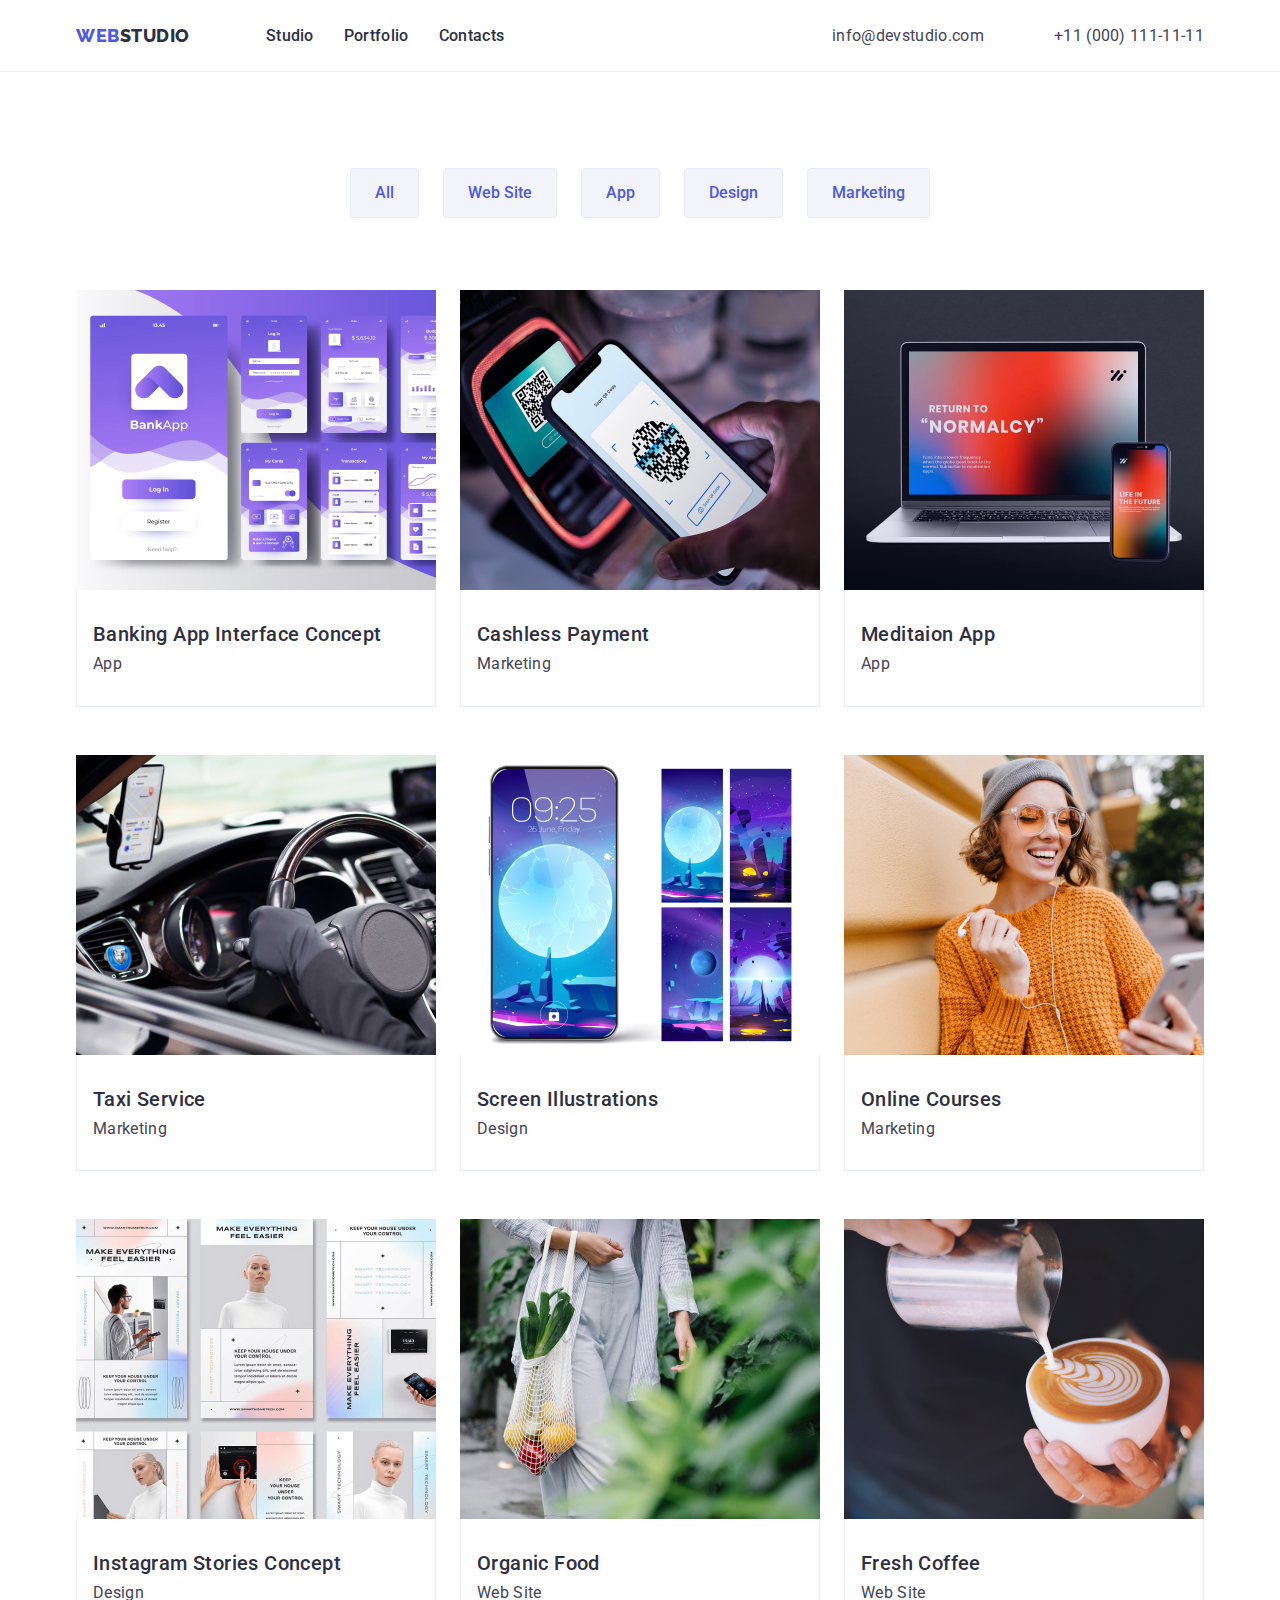
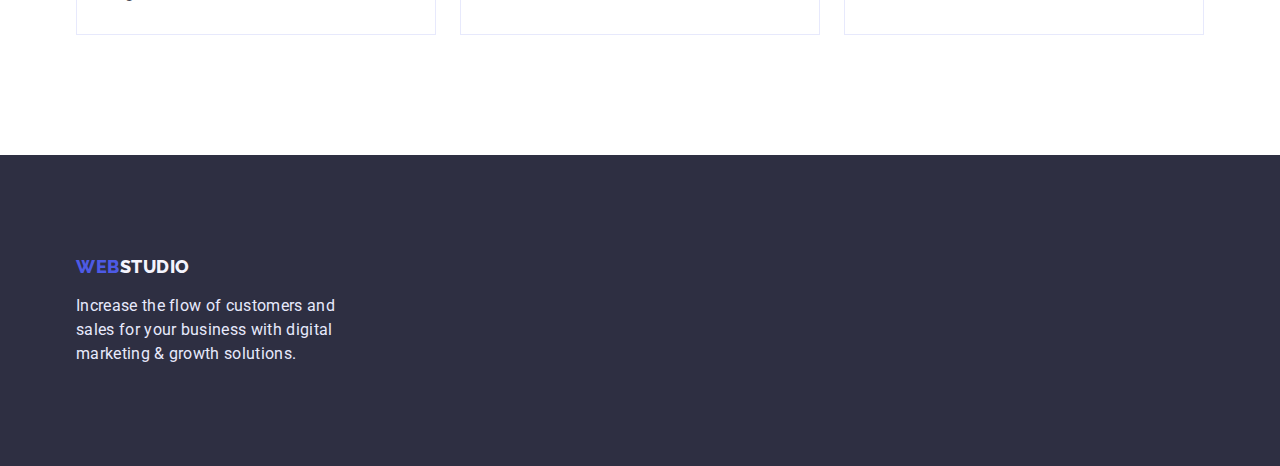
==== portfolio.html @ 9725a1a9 "main" ====
<!DOCTYPE html>
<html lang="en">
<head>
    <meta charset="UTF-8"> 
    <meta http-equiv="X-UA-Compatible" content="IE=edge">
    <meta name="viewport" content="width=device-width, initial-scale=1.0">
    <title>Document</title>
    <link rel="stylesheet" href="https://cdnjs.cloudflare.com/ajax/libs/modern-normalize/1.1.0/modern-normalize.css" integrity="sha512-Y0MM+V6ymRKN2zStTqzQ227DWhhp4Mzdo6gnlRnuaNCbc+YN/ZH0sBCLTM4M0oSy9c9VKiCvd4Jk44aCLrNS5Q==" crossorigin="anonymous" referrerpolicy="no-referrer" />
    <link rel="preconnect" href="https://fonts.googleapis.com">
    <link rel="preconnect" href="https://fonts.gstatic.com" crossorigin>
    <link href="https://fonts.googleapis.com/css2?family=Raleway:wght@800&family=Roboto:wght@400;500;700&display=swap" rel="stylesheet">
    <link rel="stylesheet" href="./css/style.css">
</head>
<body>
<header class="head">
    <div class="conteiner">
        <div class="head-flex">
            <nav class="nav-flex">
                <a class="logo" href="./index.html">Web<span class="logo-second">Studio</span></a>

                <ul class="head-navigation-list">
                    <li class="head-navigation">
                        <a class="head-navigation-list-link" href="index.html">Studio</a>
                    </li>
                    <li class="head-navigation">
                        <a class="head-navigation-list-link" href="portfolio.html">Portfolio</a>
                    </li>
                    <li class="head-navigation">
                        <a class="head-navigation-list-link" href="">Contacts</a>
                    </li>

                </ul>
            </nav>
            <address class="contacts">
                <ul class="contacts-list">
                    <li class="contacts-mail">
                        <a class="contacts-mail-link link" href="mailto:info@devstudio.com">info@devstudio.com</a>
                    </li>
                    <li class="contacts-tel">
                        <a class="contacts-tel-link link" href="tel:+110001111111">+11 (000) 111-11-11</a>
                    </li>
                </ul>
            </address>
        </div>
    </div>
</header>



<main>
    <section class="content">
    <div class="conteiner">
    <ul class="main-nav">
        <li class="main-nav-elment">
            <button type="button" class="main-nav-elment-btn">All</button>
        </li>
        <li class="main-nav-elment">
            <button type="button" class="main-nav-elment-btn">Web Site</button>
        </li>
        <li class="main-nav-elment">
            <button type="button" class="main-nav-elment-btn">App</button>
        </li>
        <li class="main-nav-elment">
            <button type="button" class="main-nav-elment-btn">Design</button>
        </li>
        <li class="main-nav-elment">
            <button type="button" class="main-nav-elment-btn">Marketing</button>            
        </li>
    </ul>


   

        <h1 class="content-title">peculiarities</h1>

        <ul class="content-list">
            
            <li class="content-list-element">
                <a href="#">
                    <img src="./images/img (7).jpg" alt="App" width="360" height="300" class="content-img">
                    <div class="content-border">
                    <h2 class="content-subtitle">Banking App Interface Concept</h2>
                    <p class="content-text">App</p>
                    </div>
                </a>
            </li>
            <li class="content-list-element">
                <a href="#">
                    <img src="./images/img (8).jpg" alt="Marketing" width="360" height="300" class="content-img">
                    <div class="content-border">
                    <h2 class="content-subtitle">Cashless Payment</h2>
                    <p class="content-text">Marketing</p>
                    </div>
                </a>
            </li>
            <li class="content-list-element">
                <a href="#">
                    <img src="./images/img (9).jpg" alt="App" width="360" height="300" class="content-img">
                    <div class="content-border">
                    <h2 class="content-subtitle">Meditaion App</h2>
                    <p class="content-text">App</p>
                    </div>
                </a>
            </li>
            <li class="content-list-element">
                <a href="#">
                    <img src="./images/img (10).jpg" alt="Marketing" width="360" height="300" class="content-img">
                    <div class="content-border">
                    <h2 class="content-subtitle">Taxi Service</h2>
                    <p class="content-text">Marketing</p>
                    </div>
                </a>
            </li>
            <li class="content-list-element">
                <a href="#">
                    <img src="./images/img (11).jpg" alt="Design" width="360" height="300" class="content-img">
                    <div class="content-border">
                    <h2 class="content-subtitle">Screen Illustrations</h2>
                    <p class="content-text">Design</p>
                    </div>
                </a>
            </li>
            <li class="content-list-element">
                <a href="#">
                    <img src="./images/img (13).jpg" alt="Marketing" width="360" height="300" class="content-img">
                    <div class="content-border">
                    <h2 class="content-subtitle">Online Courses</h2>
                    <p class="content-text">Marketing</p>
                    </div>
                </a>
            </li>
            <li class="content-list-element">
                <a href="#">
                    <img src="./images/img (14).jpg" alt="Design" width="360" height="300" class="content-img">
                    <div class="content-border">
                    <h2 class="content-subtitle">Instagram Stories Concept</h2>
                    <p class="content-text">Design</p>
                    </div>
                </a>
            </li>
            <li class="content-list-element">
                <a href="#">
                    <img src="./images/img (15).jpg" alt="Web Site" width="360" height="300" class="content-img">
                    <div class="content-border">
                    <h2 class="content-subtitle">Organic Food</h2>
                    <p class="content-text">Web Site</p>
                    </div>
                </a>
            </li>
            <li class="content-list-element">
                <a href="#">
                    <img src="./images/img (16).jpg" alt="Web Site" width="360" height="300" class="content-img">
                    <div class="content-border">
                    <h2 class="content-subtitle">Fresh Coffee</h2>
                    <p class="content-text">Web Site</p>
                    </div>
                </a>
            </li>
        </ul>
    </div>
    </section>


</main>

<footer class="ftr">
    <div class="conteiner">
    <a class="logo" href="./index.html">Web<span class="logo-second">Studio</span></a>
 
    <p class="ftr-text">Increase the flow of customers and sales for your business with digital marketing & growth solutions.</p>
    </div>
</footer>

</body>
</html>
---- css/style.css ----
/*--------------GLOBAL STILE----------------*/

ul li{
list-style: none;
margin: 0;
padding: 0;
}
a{text-decoration: none;}
button{cursor: pointer;}
button::-moz-focus-inner {
  padding: 0;
  border: 0;
}
h1,h2,h3,p{
margin: 0;
padding: 0;
} 

img{
display: block;
width: 100%;
height: auto;
}




:root{
--iris:#4D5AE5;
--ocean:#404BBF;
--navi-blue:#2E2F42;
--green:#31D0AA;
--slate:#434455;
--ligth-slate:#8E8F99;
--cornflower:#E7E9FC;
--cloude:#F4F4FD;
--write-title:#FFFFFF;
--mp-defolt: 120px;
}

body{
font-family: 'Roboto', sans-serif;
color: var(--navi-blue);
background-color:var(--write-title);
}

.link{
font-family: 'Roboto', sans-serif;
font-style: normal;
font-size: 16px;
line-height: 1.5;
letter-spacing: 0.02em;

}


.conteiner{
width: 1158px;
/* outline: 3px solid red;   */
margin: 0 auto;
padding-left: 15px;
padding-right: 15px;
}

/*-----------------HEDER-----------------*/
.nav-flex{
display: flex;
align-items: center;
}


.head {
border-bottom: 1px solid var(--cornflower);

}

.logo {
font-family: 'Raleway', sans-serif;
font-weight: 800;
font-size: 18px;
line-height: 1.3;
letter-spacing: 0.03em;
text-transform: uppercase;
color:var(--iris);
padding-top: 24px;
padding-bottom: 24px;
}

.logo-second {
color: var(--navi-blue);
   
}

.head-flex{
display: flex;
align-items: center
}

.head-navigation {

}

.head-navigation-list{
display: flex;
gap: 30px;
padding: 0;
margin-left: 76px;
}

.head-navigation-list-link {
padding-top: 24px;
padding-bottom: 24px;
font-weight: 500;
line-height:1.5;
letter-spacing: 0.02em;
color: var(--navi-blue);

}

.head-navigation-list-link:hover,
.head-navigation-list-link:focus,
.head-navigation-list-link:active{
color: var(--ocean);
}

.contacts {
display: flex;
gap: 40px;
margin-left: auto;

}

.contacts-list{
padding: 0;
display: flex;
margin-left: auto;

}

.contacts-mail {
margin-right: 70px;
}
.contacts-mail-link {
color:var(--slate);
padding-top: 24px;
padding-bottom: 24px;
}

.contacts-mail-link:hover,
.contacts-mail-link:focus {
color: var(--ocean);

}
     
.contacts-tel-link {
color:var(--slate);
padding-top: 24px;
padding-bottom: 24px;
}

.contacts-tel-link:hover, 
.contacts-tel-link:focus {
color: var(--ocean);
}

/*------------------HERO-------------------*/

.hero {
background: var(--navi-blue);
padding-bottom: 204px;
padding-top: 188px;

}
.hero-header {
text-align: center;
width: 496px;
font-weight: 700;
font-size: 56px;
line-height: 1.1;
letter-spacing: 0.02em;
color:var(--write-title);
margin: 0 auto;

}
.hero-btn {
background: var(--iris);
font-family:'Roboto', sans-serif ;
font-weight: 500;
line-height: 1.5;
letter-spacing: 0.04em;
color: var(--write-title);
padding: 16px 32px;
border: 0;
margin-top: 48px;
margin-left: 480px;
}

.hero-btn:hover,
.hero-btn:focus{
background:var(--ocean);
}




/*-----------------ABOUT------------------*/

.about {
padding-top: 120px;


}
.about-header {
position: absolute;
width: 1px;
height: 1px;
margin: -1px;
border: 0;
padding: 0;
white-space: nowrap;
clip-path: inset(100%);
clip: rect(0 0 0 0);
overflow: hidden;
}

.about-list-flex{
display: flex;
gap: 24px;
margin-top: 0;
margin-bottom: 0;
padding: 0;
}

.about-list {
max-width: 264px;
text-decoration: none;
}
.about-list-header{
font-weight: 500;
font-size: 20px;
line-height:1.2;
letter-spacing: 0.02em;
}
.about-list-text {
font-size: 16px;
line-height: 1.5;
letter-spacing: 0.02em;
color:var(--slate);
margin-top: 8px;
}

/*-------------PRODUCT-------------*/
.product{
padding-top: var(--mp-defolt);
padding-bottom: 120px;
}

.product-list {
padding: 0;
display: flex;
gap: 24px;
justify-content: center;
flex-wrap: wrap;
margin: 0;


}
.product-header {

font-weight: 700;
font-size: 36px;
line-height:1.1;
letter-spacing: 0.02em;
text-transform: capitalize;
text-align: center;
margin-bottom: 72px;

}
.product-content-img {
}

/*---------------TEAMCART----------------*/

.teamcart {
background:var(--cloude);
padding-top: var(--mp-defolt);
padding-bottom: var(--mp-defolt);
}

.teamcart-list{
margin: 0;
padding: 0;
margin-top: 72px;
display: flex;
gap: 24px;
justify-content: center;
flex-wrap: wrap;
}

.teamcart-header {
font-weight: 700;
font-size: 36px;
line-height: 1.1;
letter-spacing: 0.02em;
text-transform: capitalize;
text-align: center;
}
.teamcart-content {
border-radius: 0px 0px 4px 4px;
background-color: var(--write-title);
width: 264px;
text-align: center;
box-shadow: 0px 1px 6px rgba(46, 47, 66, 0.08), 0px 1px 1px rgba(46, 47, 66, 0.16), 0px 2px 1px rgba(46, 47, 66, 0.08);
}
.teamcart-content-img {
}
.teamcart-content-subtitle {
font-weight: 500;
font-size: 20px;
line-height: 1.2;
letter-spacing: 0.02em;
margin-top: 32px;
}

.teamcart-content-text{
font-size: 16px;
line-height: 1.5;
letter-spacing: 0.02em;
color: var(--slate);
margin-top: 8px;
padding-bottom: 32px;
}

/*------------------FOOTER---------------*/

.ftr {
padding-top:100px;
padding-bottom: 100px;
background-color: var(--navi-blue);
}
.ftr-text {
font-size: 16px;
line-height: 1.5;
letter-spacing: 0.02em;
color:var(--cornflower);
width: 264px;
margin-top: 16px;
}

.ftr span{
display: inline-block;
color: var(--cloude);

}
/*-------------PORTFOLIO NAV---------------*/
.main-nav {
  padding: 0;
  margin: 0;
  margin-bottom: 72px;
  display: flex;
  justify-content: center;
  gap: 24px;;
}
.main-nav-elment {
}
.main-nav-elment-btn {
font-family:'Roboto', sans-serif ;
background-color:var(--cloude);
font-weight: 500;
line-height: 1.5;
color: var(--iris);
padding: 12px 24px;
border-radius: 4px;
border: 1px solid var(--cornflower);
}



.main-nav-elment-btn:hover, 
.main-nav-elment-btn:focus{
color: var(--write-title);
background-color:var(--ocean);
border-color: var(--ocean);

}
/*-------------- PORTFOLIO CONTENT---------------*/
.content {
padding-top: 96px;
padding-bottom: 120px;
}

.content-border{
border: 1px solid var(--cornflower);
border-top: 0;
}
.content-title {
position: absolute;
width: 1px;
height: 1px;
margin: -1px;
border: 0;
padding: 0;  
white-space: nowrap;
clip-path: inset(100%);
clip: rect(0 0 0 0);
overflow: hidden;
}
.content-list {
padding: 0;
margin: 0;
display: flex;
flex-wrap: wrap;
justify-content: center;
row-gap: 48px;
column-gap: 24px;
}
.content-list-element {

}
.content-img {

}
.content-subtitle {
color: var(--navi-blue);
font-weight: 500;
font-size: 20px;
line-height: 1.2;
letter-spacing: 0.02em;
padding-top: 32px;
padding-left: 16px;
}
.content-text {
color: var(--slate);
font-size: 16px;
line-height: 1.2;
letter-spacing: 0.02em;
color:var(--slate);
margin-top: 8px;
padding-bottom: 32px;
padding-left: 16px;
}
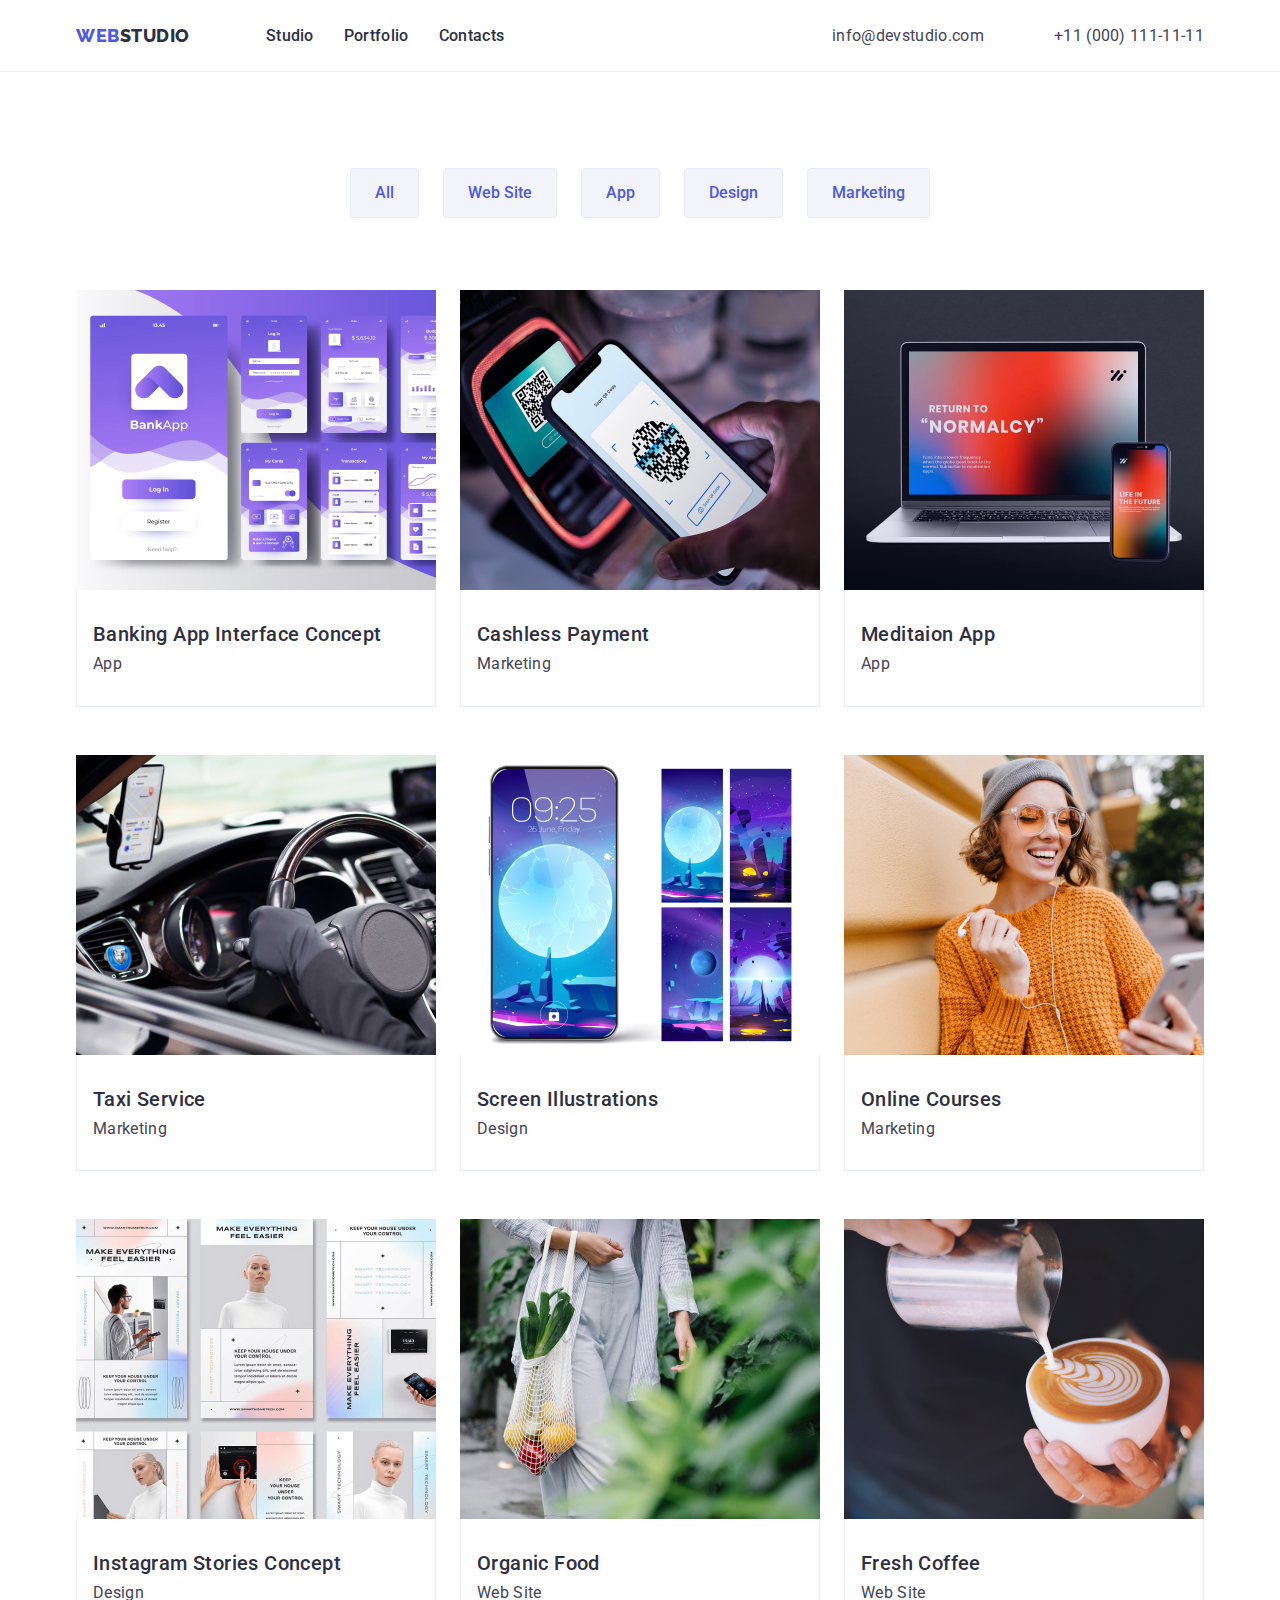
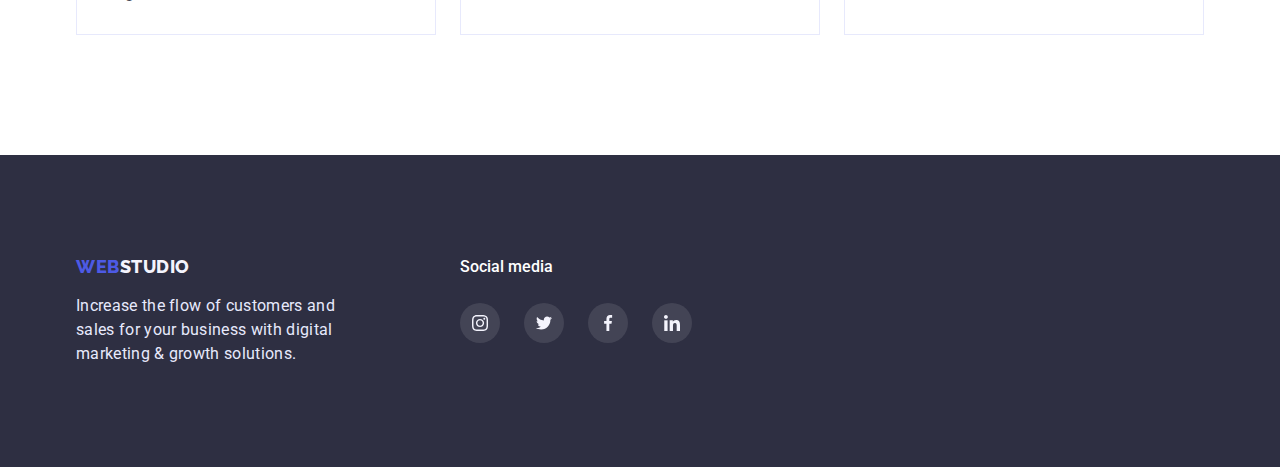
==== commit f26646a9: "main" ====
--- a/portfolio.html
+++ b/portfolio.html
@@ -49,125 +49,166 @@
 
 <main>
     <section class="content">
+        <div class="conteiner">
+            <ul class="main-nav">
+                <li class="main-nav-elment">
+                    <button type="button" class="main-nav-elment-btn">All</button>
+                </li>
+                <li class="main-nav-elment">
+                    <button type="button" class="main-nav-elment-btn">Web Site</button>
+                </li>
+                <li class="main-nav-elment">
+                    <button type="button" class="main-nav-elment-btn">App</button>
+                </li>
+                <li class="main-nav-elment">
+                    <button type="button" class="main-nav-elment-btn">Design</button>
+                </li>
+                <li class="main-nav-elment">
+                    <button type="button" class="main-nav-elment-btn">Marketing</button>
+                </li>
+            </ul>
+    
+    
+    
+    
+            <h1 class="content-title">peculiarities</h1>
+    
+            <ul class="content-list">
+    
+                <li class="content-list-element">
+                    <a href="#">
+                        <img src="./images/img (7).jpg" alt="App" width="360" height="300" class="content-img">
+                        <div class="content-border">
+                            <h2 class="content-subtitle">Banking App Interface Concept</h2>
+                            <p class="content-text">App</p>
+                        </div>
+                    </a>
+                </li>
+                <li class="content-list-element">
+                    <a href="#">
+                        <img src="./images/img (8).jpg" alt="Marketing" width="360" height="300" class="content-img">
+                        <div class="content-border">
+                            <h2 class="content-subtitle">Cashless Payment</h2>
+                            <p class="content-text">Marketing</p>
+                        </div>
+                    </a>
+                </li>
+                <li class="content-list-element">
+                    <a href="#">
+                        <img src="./images/img (9).jpg" alt="App" width="360" height="300" class="content-img">
+                        <div class="content-border">
+                            <h2 class="content-subtitle">Meditaion App</h2>
+                            <p class="content-text">App</p>
+                        </div>
+                    </a>
+                </li>
+                <li class="content-list-element">
+                    <a href="#">
+                        <img src="./images/img (10).jpg" alt="Marketing" width="360" height="300" class="content-img">
+                        <div class="content-border">
+                            <h2 class="content-subtitle">Taxi Service</h2>
+                            <p class="content-text">Marketing</p>
+                        </div>
+                    </a>
+                </li>
+                <li class="content-list-element">
+                    <a href="#">
+                        <img src="./images/img (11).jpg" alt="Design" width="360" height="300" class="content-img">
+                        <div class="content-border">
+                            <h2 class="content-subtitle">Screen Illustrations</h2>
+                            <p class="content-text">Design</p>
+                        </div>
+                    </a>
+                </li>
+                <li class="content-list-element">
+                    <a href="#">
+                        <img src="./images/img (13).jpg" alt="Marketing" width="360" height="300" class="content-img">
+                        <div class="content-border">
+                            <h2 class="content-subtitle">Online Courses</h2>
+                            <p class="content-text">Marketing</p>
+                        </div>
+                    </a>
+                </li>
+                <li class="content-list-element">
+                    <a href="#">
+                        <img src="./images/img (14).jpg" alt="Design" width="360" height="300" class="content-img">
+                        <div class="content-border">
+                            <h2 class="content-subtitle">Instagram Stories Concept</h2>
+                            <p class="content-text">Design</p>
+                        </div>
+                    </a>
+                </li>
+                <li class="content-list-element">
+                    <a href="#">
+                        <img src="./images/img (15).jpg" alt="Web Site" width="360" height="300" class="content-img">
+                        <div class="content-border">
+                            <h2 class="content-subtitle">Organic Food</h2>
+                            <p class="content-text">Web Site</p>
+                        </div>
+                    </a>
+                </li>
+                <li class="content-list-element">
+                    <a href="#">
+                        <img src="./images/img (16).jpg" alt="Web Site" width="360" height="300" class="content-img">
+                        <div class="content-border">
+                            <h2 class="content-subtitle">Fresh Coffee</h2>
+                            <p class="content-text">Web Site</p>
+                        </div>
+                    </a>
+                </li>
+            </ul>
+        </div>
+    </section>
+
+
+</main>
+
+<footer class="ftr section">
     <div class="conteiner">
-    <ul class="main-nav">
-        <li class="main-nav-elment">
-            <button type="button" class="main-nav-elment-btn">All</button>
-        </li>
-        <li class="main-nav-elment">
-            <button type="button" class="main-nav-elment-btn">Web Site</button>
-        </li>
-        <li class="main-nav-elment">
-            <button type="button" class="main-nav-elment-btn">App</button>
-        </li>
-        <li class="main-nav-elment">
-            <button type="button" class="main-nav-elment-btn">Design</button>
-        </li>
-        <li class="main-nav-elment">
-            <button type="button" class="main-nav-elment-btn">Marketing</button>            
-        </li>
-    </ul>
-
-
-   
-
-        <h1 class="content-title">peculiarities</h1>
-
-        <ul class="content-list">
-            
-            <li class="content-list-element">
-                <a href="#">
-                    <img src="./images/img (7).jpg" alt="App" width="360" height="300" class="content-img">
-                    <div class="content-border">
-                    <h2 class="content-subtitle">Banking App Interface Concept</h2>
-                    <p class="content-text">App</p>
-                    </div>
-                </a>
-            </li>
-            <li class="content-list-element">
-                <a href="#">
-                    <img src="./images/img (8).jpg" alt="Marketing" width="360" height="300" class="content-img">
-                    <div class="content-border">
-                    <h2 class="content-subtitle">Cashless Payment</h2>
-                    <p class="content-text">Marketing</p>
-                    </div>
-                </a>
-            </li>
-            <li class="content-list-element">
-                <a href="#">
-                    <img src="./images/img (9).jpg" alt="App" width="360" height="300" class="content-img">
-                    <div class="content-border">
-                    <h2 class="content-subtitle">Meditaion App</h2>
-                    <p class="content-text">App</p>
-                    </div>
-                </a>
-            </li>
-            <li class="content-list-element">
-                <a href="#">
-                    <img src="./images/img (10).jpg" alt="Marketing" width="360" height="300" class="content-img">
-                    <div class="content-border">
-                    <h2 class="content-subtitle">Taxi Service</h2>
-                    <p class="content-text">Marketing</p>
-                    </div>
-                </a>
-            </li>
-            <li class="content-list-element">
-                <a href="#">
-                    <img src="./images/img (11).jpg" alt="Design" width="360" height="300" class="content-img">
-                    <div class="content-border">
-                    <h2 class="content-subtitle">Screen Illustrations</h2>
-                    <p class="content-text">Design</p>
-                    </div>
-                </a>
-            </li>
-            <li class="content-list-element">
-                <a href="#">
-                    <img src="./images/img (13).jpg" alt="Marketing" width="360" height="300" class="content-img">
-                    <div class="content-border">
-                    <h2 class="content-subtitle">Online Courses</h2>
-                    <p class="content-text">Marketing</p>
-                    </div>
-                </a>
-            </li>
-            <li class="content-list-element">
-                <a href="#">
-                    <img src="./images/img (14).jpg" alt="Design" width="360" height="300" class="content-img">
-                    <div class="content-border">
-                    <h2 class="content-subtitle">Instagram Stories Concept</h2>
-                    <p class="content-text">Design</p>
-                    </div>
-                </a>
-            </li>
-            <li class="content-list-element">
-                <a href="#">
-                    <img src="./images/img (15).jpg" alt="Web Site" width="360" height="300" class="content-img">
-                    <div class="content-border">
-                    <h2 class="content-subtitle">Organic Food</h2>
-                    <p class="content-text">Web Site</p>
-                    </div>
-                </a>
-            </li>
-            <li class="content-list-element">
-                <a href="#">
-                    <img src="./images/img (16).jpg" alt="Web Site" width="360" height="300" class="content-img">
-                    <div class="content-border">
-                    <h2 class="content-subtitle">Fresh Coffee</h2>
-                    <p class="content-text">Web Site</p>
-                    </div>
-                </a>
-            </li>
-        </ul>
-    </div>
-    </section>
-
-
-</main>
-
-<footer class="ftr">
-    <div class="conteiner">
-    <a class="logo" href="./index.html">Web<span class="logo-second">Studio</span></a>
- 
-    <p class="ftr-text">Increase the flow of customers and sales for your business with digital marketing & growth solutions.</p>
+
+        <div class="ftr-content">
+
+            <div class="ftr-flex">
+                <a class="logo" href="./index.html">Web<span class="logo-second">Studio</span></a>
+                <p class="ftr-text">Increase the flow of customers and sales for your business with digital marketing &
+                    growth
+                    solutions.</p>
+            </div>
+
+            <section class="ftr-soc">
+                <h2 class="ftr-title">Social media</h2>
+                <ul class="teamcart-svg">
+                    <a href="">
+                        <li class="ftr-svg-list">
+                            <svg class="ftr-svg-content" width="16" height="16">
+                                <use href="./images/teamcart.svg#icon-instsgram"></use>
+                            </svg>
+                        </li>
+                    </a>
+                    <a href="">
+                        <li class="ftr-svg-list">
+                            <svg class="ftr-svg-content" width="16" height="16">
+                                <use href="./images/teamcart.svg#icon-twiter"></use>
+                            </svg>
+                        </li>
+                    </a>
+                    <a href="">
+                        <li class="ftr-svg-list">
+                            <svg class="ftr-svg-content" width="16" height="16">
+                                <use href="./images/teamcart.svg#icon-facebook"></use>
+                            </svg>
+                        </li>
+                    </a>
+                    <a href="">
+                        <li class="ftr-svg-list">
+                            <svg class="ftr-svg-content" width="16" height="16">
+                                <use href="./images/teamcart.svg#icon-linkid"></use>
+                            </svg>
+                        </li>
+                    </a>
+                </ul>
+            </section>
+        </div>
     </div>
 </footer>
 
--- a/css/style.css
+++ b/css/style.css
@@ -1,357 +1,506 @@
 /*--------------GLOBAL STILE----------------*/
 
-ul li{
-list-style: none;
-margin: 0;
-padding: 0;
-}
-a{text-decoration: none;}
-button{cursor: pointer;}
+ul li {
+  list-style: none;
+  margin: 0;
+  padding: 0;
+}
+
+a {
+  text-decoration: none;
+}
+
+button {
+  cursor: pointer;
+}
+
 button::-moz-focus-inner {
   padding: 0;
   border: 0;
 }
-h1,h2,h3,p{
-margin: 0;
-padding: 0;
-} 
-
-img{
-display: block;
-width: 100%;
-height: auto;
-}
-
-
-
-
-:root{
---iris:#4D5AE5;
---ocean:#404BBF;
---navi-blue:#2E2F42;
---green:#31D0AA;
---slate:#434455;
---ligth-slate:#8E8F99;
---cornflower:#E7E9FC;
---cloude:#F4F4FD;
---write-title:#FFFFFF;
---mp-defolt: 120px;
-}
-
-body{
-font-family: 'Roboto', sans-serif;
-color: var(--navi-blue);
-background-color:var(--write-title);
-}
-
-.link{
-font-family: 'Roboto', sans-serif;
-font-style: normal;
-font-size: 16px;
-line-height: 1.5;
-letter-spacing: 0.02em;
-
-}
-
-
-.conteiner{
-width: 1158px;
-/* outline: 3px solid red;   */
-margin: 0 auto;
-padding-left: 15px;
-padding-right: 15px;
+
+h1,
+h2,
+h3,
+p {
+  margin: 0;
+  padding: 0;
+}
+
+img {
+  display: block;
+  width: 100%;
+  height: auto;
+}
+
+
+
+
+:root {
+  --iris: #4D5AE5;
+  --ocean: #404BBF;
+  --navi-blue: #2E2F42;
+  --green: #31D0AA;
+  --slate: #434455;
+  --ligth-slate: #8E8F99;
+  --cornflower: #E7E9FC;
+  --cloude: #F4F4FD;
+  --write-title: #FFFFFF;
+  --grey: rgba(46, 47, 66, 0.7);
+  --mp-defolt: 120px;
+}
+
+body {
+  font-family: 'Roboto', sans-serif;
+  color: var(--navi-blue);
+  background-color: var(--write-title);
+}
+
+.link {
+  font-family: 'Roboto', sans-serif;
+  font-style: normal;
+  font-size: 16px;
+  line-height: 1.5;
+  letter-spacing: 0.02em;
+
+}
+
+
+.conteiner {
+  width: 1158px;
+  /* outline: 3px solid red;   */
+  margin: 0 auto;
+  padding-left: 15px;
+  padding-right: 15px;
 }
 
 /*-----------------HEDER-----------------*/
-.nav-flex{
-display: flex;
-align-items: center;
+.nav-flex {
+  display: flex;
+  align-items: center;
 }
 
 
 .head {
-border-bottom: 1px solid var(--cornflower);
+  border-bottom: 1px solid var(--cornflower);
 
 }
 
 .logo {
-font-family: 'Raleway', sans-serif;
-font-weight: 800;
-font-size: 18px;
-line-height: 1.3;
-letter-spacing: 0.03em;
-text-transform: uppercase;
-color:var(--iris);
-padding-top: 24px;
-padding-bottom: 24px;
+  font-family: 'Raleway', sans-serif;
+  font-weight: 800;
+  font-size: 18px;
+  line-height: 1.3;
+  letter-spacing: 0.03em;
+  text-transform: uppercase;
+  color: var(--iris);
+  padding-top: 24px;
+  padding-bottom: 24px;
 }
 
 .logo-second {
-color: var(--navi-blue);
-   
-}
-
-.head-flex{
-display: flex;
-align-items: center
-}
-
-.head-navigation {
-
-}
-
-.head-navigation-list{
-display: flex;
-gap: 30px;
-padding: 0;
-margin-left: 76px;
+  color: var(--navi-blue);
+
+}
+
+.head-flex {
+  display: flex;
+  align-items: center
+}
+
+
+.head-navigation-list {
+  display: flex;
+  gap: 30px;
+  padding: 0;
+  margin-left: 76px;
 }
 
 .head-navigation-list-link {
-padding-top: 24px;
-padding-bottom: 24px;
-font-weight: 500;
-line-height:1.5;
-letter-spacing: 0.02em;
-color: var(--navi-blue);
-
-}
-
-.head-navigation-list-link:hover,
-.head-navigation-list-link:focus,
-.head-navigation-list-link:active{
-color: var(--ocean);
+  padding-top: 24px;
+  padding-bottom: 24px;
+  font-weight: 500;
+  line-height: 1.5;
+  letter-spacing: 0.02em;
+  color: var(--navi-blue);
+  order: -1;
+
+}
+
+.head-navigation-list-link:is(:active,:hover,:focus) {
+  color: var(--ocean);
 }
 
 .contacts {
-display: flex;
-gap: 40px;
-margin-left: auto;
-
-}
-
-.contacts-list{
-padding: 0;
-display: flex;
-margin-left: auto;
+  display: flex;
+  gap: 40px;
+  margin-left: auto;
+
+}
+
+.contacts-list {
+  padding: 0;
+  display: flex;
+  margin-left: auto;
 
 }
 
 .contacts-mail {
-margin-right: 70px;
-}
+  margin-right: 70px;
+}
+
 .contacts-mail-link {
-color:var(--slate);
-padding-top: 24px;
-padding-bottom: 24px;
+  color: var(--slate);
+  padding-top: 24px;
+  padding-bottom: 24px;
 }
 
 .contacts-mail-link:hover,
 .contacts-mail-link:focus {
+  color: var(--ocean);
+
+}
+
+.contacts-tel-link {
+  color: var(--slate);
+  padding-top: 24px;
+  padding-bottom: 24px;
+}
+
+.contacts-tel-link:hover,
+.contacts-tel-link:focus {
+  color: var(--ocean);
+}
+
+.section{
+  max-width: 1440px;
+  margin: 0 auto;
+}
+
+/*------------------HERO-------------------*/
+
+.hero {
+  padding-bottom: 204px;
+  padding-top: 188px;
+  background-image: linear-gradient(rgba(46, 47, 66, 0.7), rgba(46, 47, 66, 0.7)), url(../images/hero-bg.png);
+  background-position: center;
+  background-repeat: no-repeat;
+  background-size: cover;
+ 
+
+}
+
+.hero-header {
+  text-align: center;
+  width: 496px;
+  font-weight: 700;
+  font-size: 56px;
+  line-height: 1.1;
+  letter-spacing: 0.02em;
+  color: var(--write-title);
+  margin: 0 auto;
+
+}
+
+.hero-btn {
+  background: var(--iris);
+  font-family: 'Roboto', sans-serif;
+  font-weight: 500;
+  line-height: 1.5;
+  letter-spacing: 0.04em;
+  color: var(--write-title);
+  padding: 16px 32px;
+  border: 0;
+  margin-top: 48px;
+  margin-left: 480px;
+}
+
+.hero-btn:hover,
+.hero-btn:focus {
+  background: var(--ocean);
+}
+
+
+
+
+/*-----------------ABOUT------------------*/
+
+.about {
+  padding-top: 120px;
+
+
+}
+
+.about-header {
+  position: absolute;
+  width: 1px;
+  height: 1px;
+  margin: -1px;
+  border: 0;
+  padding: 0;
+  white-space: nowrap;
+  clip-path: inset(100%);
+  clip: rect(0 0 0 0);
+  overflow: hidden;
+}
+
+
+.about-list-flex {
+  display: flex;
+  gap: 24px;
+  margin-top: 0;
+  margin-bottom: 0;
+  padding: 0;
+}
+
+.about-list {
+  max-width: 264px;
+  text-decoration: none;
+}
+
+.about-svg {
+  display: inline-block;
+  padding: 24px 0;
+  margin-bottom: 8px;
+  width: 264px;
+  height: 112px;
+
+  background-color: var(--cloude);
+  border-radius: 4px;
+}
+
+.about-list-header {
+  font-weight: 500;
+  font-size: 20px;
+  line-height: 1.2;
+  letter-spacing: 0.02em;
+}
+
+.about-list-text {
+  font-size: 16px;
+  line-height: 1.5;
+  letter-spacing: 0.02em;
+  color: var(--slate);
+  margin-top: 8px;
+}
+
+/*-------------PRODUCT-------------*/
+.product {
+  padding-top: var(--mp-defolt);
+  padding-bottom: 120px;
+}
+
+.product-list {
+  padding: 0;
+  display: flex;
+  gap: 24px;
+  justify-content: center;
+  flex-wrap: wrap;
+  margin: 0;
+
+
+}
+
+.product-header {
+
+  font-weight: 700;
+  font-size: 36px;
+  line-height: 1.1;
+  letter-spacing: 0.02em;
+  text-transform: capitalize;
+  text-align: center;
+  margin-bottom: 72px;
+
+}
+
+/*---------------TEAMCART----------------*/
+
+.teamcart {
+  background: var(--cloude);
+  padding-top: var(--mp-defolt);
+  padding-bottom: var(--mp-defolt);
+}
+
+.teamcart-list {
+  margin: 0;
+  padding: 0;
+  margin-top: 72px;
+  display: flex;
+  gap: 24px;
+  justify-content: center;
+  flex-wrap: wrap;
+}
+
+.teamcart-header {
+  font-weight: 700;
+  font-size: 36px;
+  line-height: 1.1;
+  letter-spacing: 0.02em;
+  text-transform: capitalize;
+  text-align: center;
+}
+
+.teamcart-content {
+  border-radius: 0px 0px 4px 4px;
+  background-color: var(--write-title);
+  width: 264px;
+  text-align: center;
+  box-shadow: 0px 1px 6px rgba(46, 47, 66, 0.08), 0px 1px 1px rgba(46, 47, 66, 0.16), 0px 2px 1px rgba(46, 47, 66, 0.08);
+}
+
+.teamcart-content-subtitle {
+  font-weight: 500;
+  font-size: 20px;
+  line-height: 1.2;
+  letter-spacing: 0.02em;
+  margin-top: 32px;
+}
+
+.teamcart-content-text {
+  font-size: 16px;
+  line-height: 1.5;
+  letter-spacing: 0.02em;
+  color: var(--slate);
+  margin-top: 8px;
+}
+
+.teamcart-svg {
+  padding: 0;
+  padding-top: 8px;
+  margin: 0;
+  display: flex;
+  justify-content: center;
+  gap: 24px;
+  padding-bottom: 24px;
+}
+
+.teamcart-svg-list {
+  width: 40px;
+  height: 40px;
+  border-radius: 50%;
+  background-color: var(--iris);
+  display: flex;
+  align-items: center;
+  justify-content: center;
+}
+
+.teamcart-svg-list:hover{
+  background-color: var(--ocean);
+}
+
+.teamcart-svg-content {
+  
+}
+
+
+/*-----------------custom---------------*/
+
+.custom {
+  padding-top: 130px;
+  padding-bottom: 120px;
+}
+
+
+.custom-title {
+  font-weight: 700;
+  font-size: 36px;
+  line-height: 1.11;
+  text-align: center;
+  margin-bottom: 72px;
+}
+
+
+.custom-list {
+  margin: 0;
+  padding: 0;
+  display: flex;
+  justify-content: center;
+  gap: 24px;
+}
+
+.custom-content {
+  display: flex;
+  justify-content: center;
+  align-items: center;
+  border: 1px solid var(--ligth-slate);
+  color: var(--ligth-slate);
+  border-radius: 4px;
+  width: 168px;
+  height: 88px;
+  padding: 16px 32px;
+}
+
+.custom-content:hover{
+border: 1px solid var(--ocean);
 color: var(--ocean);
-
-}
-     
-.contacts-tel-link {
-color:var(--slate);
-padding-top: 24px;
-padding-bottom: 24px;
-}
-
-.contacts-tel-link:hover, 
-.contacts-tel-link:focus {
-color: var(--ocean);
-}
-
-/*------------------HERO-------------------*/
-
-.hero {
-background: var(--navi-blue);
-padding-bottom: 204px;
-padding-top: 188px;
-
-}
-.hero-header {
-text-align: center;
-width: 496px;
-font-weight: 700;
-font-size: 56px;
-line-height: 1.1;
-letter-spacing: 0.02em;
-color:var(--write-title);
-margin: 0 auto;
-
-}
-.hero-btn {
-background: var(--iris);
-font-family:'Roboto', sans-serif ;
-font-weight: 500;
-line-height: 1.5;
-letter-spacing: 0.04em;
-color: var(--write-title);
-padding: 16px 32px;
-border: 0;
-margin-top: 48px;
-margin-left: 480px;
-}
-
-.hero-btn:hover,
-.hero-btn:focus{
-background:var(--ocean);
-}
-
-
-
-
-/*-----------------ABOUT------------------*/
-
-.about {
-padding-top: 120px;
-
-
-}
-.about-header {
-position: absolute;
-width: 1px;
-height: 1px;
-margin: -1px;
-border: 0;
-padding: 0;
-white-space: nowrap;
-clip-path: inset(100%);
-clip: rect(0 0 0 0);
-overflow: hidden;
-}
-
-.about-list-flex{
-display: flex;
-gap: 24px;
-margin-top: 0;
-margin-bottom: 0;
-padding: 0;
-}
-
-.about-list {
-max-width: 264px;
-text-decoration: none;
-}
-.about-list-header{
-font-weight: 500;
-font-size: 20px;
-line-height:1.2;
-letter-spacing: 0.02em;
-}
-.about-list-text {
-font-size: 16px;
-line-height: 1.5;
-letter-spacing: 0.02em;
-color:var(--slate);
-margin-top: 8px;
-}
-
-/*-------------PRODUCT-------------*/
-.product{
-padding-top: var(--mp-defolt);
-padding-bottom: 120px;
-}
-
-.product-list {
-padding: 0;
-display: flex;
-gap: 24px;
-justify-content: center;
-flex-wrap: wrap;
-margin: 0;
-
-
-}
-.product-header {
-
-font-weight: 700;
-font-size: 36px;
-line-height:1.1;
-letter-spacing: 0.02em;
-text-transform: capitalize;
-text-align: center;
-margin-bottom: 72px;
-
-}
-.product-content-img {
-}
-
-/*---------------TEAMCART----------------*/
-
-.teamcart {
-background:var(--cloude);
-padding-top: var(--mp-defolt);
-padding-bottom: var(--mp-defolt);
-}
-
-.teamcart-list{
-margin: 0;
-padding: 0;
-margin-top: 72px;
-display: flex;
-gap: 24px;
-justify-content: center;
-flex-wrap: wrap;
-}
-
-.teamcart-header {
-font-weight: 700;
-font-size: 36px;
-line-height: 1.1;
-letter-spacing: 0.02em;
-text-transform: capitalize;
-text-align: center;
-}
-.teamcart-content {
-border-radius: 0px 0px 4px 4px;
-background-color: var(--write-title);
-width: 264px;
-text-align: center;
-box-shadow: 0px 1px 6px rgba(46, 47, 66, 0.08), 0px 1px 1px rgba(46, 47, 66, 0.16), 0px 2px 1px rgba(46, 47, 66, 0.08);
-}
-.teamcart-content-img {
-}
-.teamcart-content-subtitle {
-font-weight: 500;
-font-size: 20px;
-line-height: 1.2;
-letter-spacing: 0.02em;
-margin-top: 32px;
-}
-
-.teamcart-content-text{
-font-size: 16px;
-line-height: 1.5;
-letter-spacing: 0.02em;
-color: var(--slate);
-margin-top: 8px;
-padding-bottom: 32px;
+}
+
+.custom-svg{
+ fill: currentColor; 
 }
 
 /*------------------FOOTER---------------*/
 
 .ftr {
-padding-top:100px;
-padding-bottom: 100px;
-background-color: var(--navi-blue);
-}
+  padding-top: 100px;
+  padding-bottom: 100px;
+  background-color: var(--navi-blue);
+}
+
 .ftr-text {
-font-size: 16px;
-line-height: 1.5;
-letter-spacing: 0.02em;
-color:var(--cornflower);
-width: 264px;
-margin-top: 16px;
-}
-
-.ftr span{
-display: inline-block;
-color: var(--cloude);
-
-}
+  font-size: 16px;
+  line-height: 1.5;
+  letter-spacing: 0.02em;
+  color: var(--cornflower);
+  width: 264px;
+  margin-top: 16px;
+}
+
+.ftr span {
+  display: inline-block;
+  color: var(--cloude);
+
+}
+
+.ftr-title{
+  font-weight: 500;
+  font-size: 16px;
+  line-height: 1.5;
+}
+
+.ftr-title {
+  font-weight: 500;
+  font-size: 16px;
+  line-height: 1.5;
+  color: var(--write-title);
+  margin-bottom: 16px;
+}
+
+.teamcart-svg {}
+
+.ftr-svg-list {
+  width: 40px;
+  height: 40px;
+  border-radius: 50%;
+  background-color: rgba(255, 255, 255, 0.1);;
+  display: flex;
+  align-items: center;
+  justify-content: center;
+}
+
+.ftr-svg-list:hover{
+  background-color: var(--green);
+}
+
+.ftr-content{
+  display: flex;
+}
+
+.ftr-soc{
+  margin-left: 120px;
+}
+
+
 /*-------------PORTFOLIO NAV---------------*/
 .main-nav {
   padding: 0;
@@ -359,83 +508,84 @@
   margin-bottom: 72px;
   display: flex;
   justify-content: center;
-  gap: 24px;;
-}
-.main-nav-elment {
-}
+  gap: 24px;
+  ;
+}
+
+.main-nav-elment {}
+
 .main-nav-elment-btn {
-font-family:'Roboto', sans-serif ;
-background-color:var(--cloude);
-font-weight: 500;
-line-height: 1.5;
-color: var(--iris);
-padding: 12px 24px;
-border-radius: 4px;
-border: 1px solid var(--cornflower);
-}
-
-
-
-.main-nav-elment-btn:hover, 
-.main-nav-elment-btn:focus{
-color: var(--write-title);
-background-color:var(--ocean);
-border-color: var(--ocean);
-
-}
+  font-family: 'Roboto', sans-serif;
+  background-color: var(--cloude);
+  font-weight: 500;
+  line-height: 1.5;
+  color: var(--iris);
+  padding: 12px 24px;
+  border-radius: 4px;
+  border: 1px solid var(--cornflower);
+}
+
+
+
+.main-nav-elment-btn:hover,
+.main-nav-elment-btn:focus {
+  color: var(--write-title);
+  background-color: var(--ocean);
+  border-color: var(--ocean);
+
+}
+
 /*-------------- PORTFOLIO CONTENT---------------*/
 .content {
-padding-top: 96px;
-padding-bottom: 120px;
-}
-
-.content-border{
-border: 1px solid var(--cornflower);
-border-top: 0;
-}
+  padding-top: 96px;
+  padding-bottom: 120px;
+}
+
+.content-border {
+  border: 1px solid var(--cornflower);
+  border-top: 0;
+}
+
 .content-title {
-position: absolute;
-width: 1px;
-height: 1px;
-margin: -1px;
-border: 0;
-padding: 0;  
-white-space: nowrap;
-clip-path: inset(100%);
-clip: rect(0 0 0 0);
-overflow: hidden;
-}
+  position: absolute;
+  width: 1px;
+  height: 1px;
+  margin: -1px;
+  border: 0;
+  padding: 0;
+  white-space: nowrap;
+  clip-path: inset(100%);
+  clip: rect(0 0 0 0);
+  overflow: hidden;
+}
+
 .content-list {
-padding: 0;
-margin: 0;
-display: flex;
-flex-wrap: wrap;
-justify-content: center;
-row-gap: 48px;
-column-gap: 24px;
-}
-.content-list-element {
-
-}
-.content-img {
-
-}
+  padding: 0;
+  margin: 0;
+  display: flex;
+  flex-wrap: wrap;
+  justify-content: center;
+  row-gap: 48px;
+  column-gap: 24px;
+}
+
 .content-subtitle {
-color: var(--navi-blue);
-font-weight: 500;
-font-size: 20px;
-line-height: 1.2;
-letter-spacing: 0.02em;
-padding-top: 32px;
-padding-left: 16px;
-}
+  color: var(--navi-blue);
+  font-weight: 500;
+  font-size: 20px;
+  line-height: 1.2;
+  letter-spacing: 0.02em;
+  padding-top: 32px;
+  padding-left: 16px;
+}
+
 .content-text {
-color: var(--slate);
-font-size: 16px;
-line-height: 1.2;
-letter-spacing: 0.02em;
-color:var(--slate);
-margin-top: 8px;
-padding-bottom: 32px;
-padding-left: 16px;
+  color: var(--slate);
+  font-size: 16px;
+  line-height: 1.2;
+  letter-spacing: 0.02em;
+  color: var(--slate);
+  margin-top: 8px;
+  padding-bottom: 32px;
+  padding-left: 16px;
 }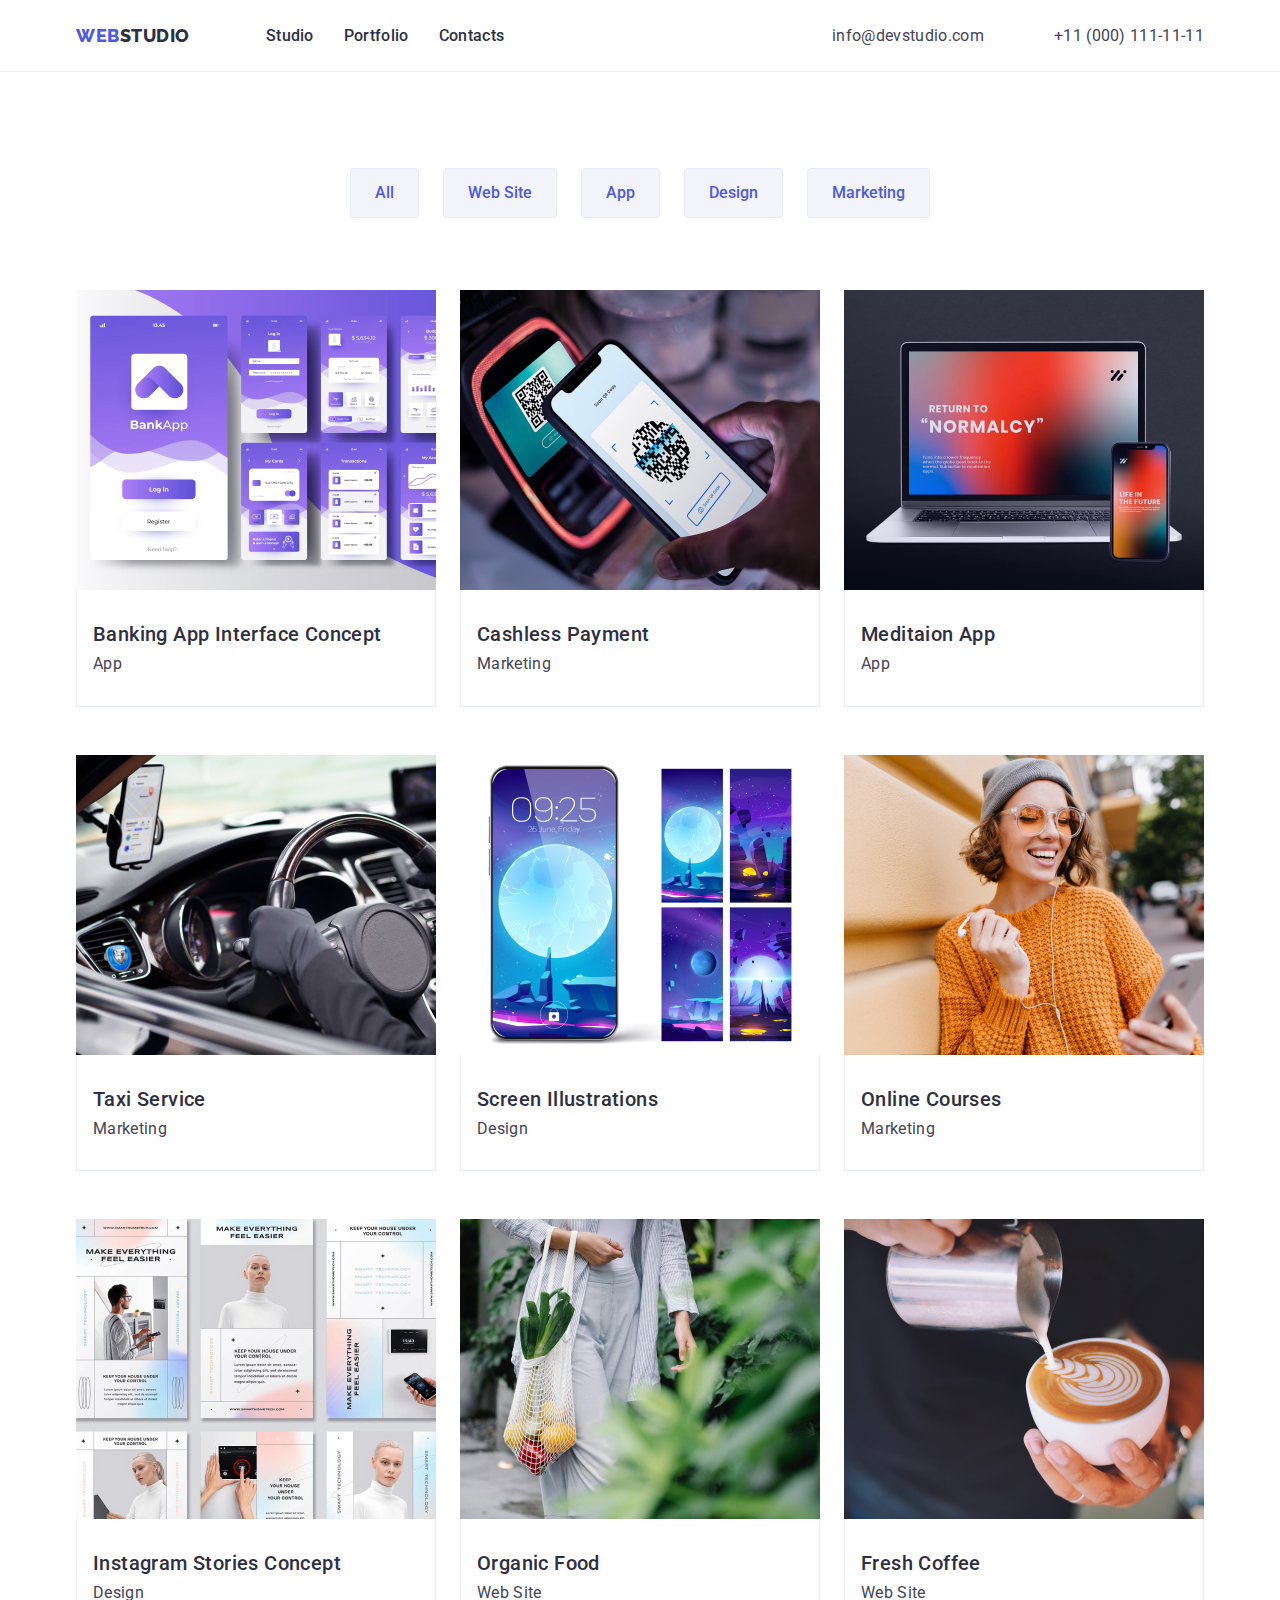
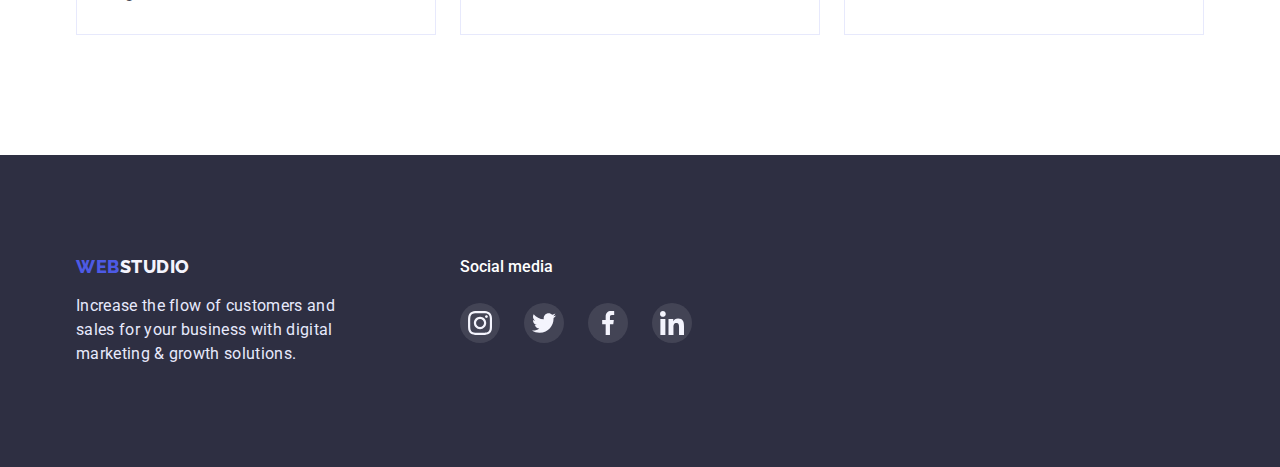
==== commit 75bee428: "main" ====
--- a/portfolio.html
+++ b/portfolio.html
@@ -163,7 +163,7 @@
 
 </main>
 
-<footer class="ftr section">
+<footer class="ftr">
     <div class="conteiner">
 
         <div class="ftr-content">
@@ -178,34 +178,42 @@
             <section class="ftr-soc">
                 <h2 class="ftr-title">Social media</h2>
                 <ul class="teamcart-svg">
-                    <a href="">
-                        <li class="ftr-svg-list">
-                            <svg class="ftr-svg-content" width="16" height="16">
+
+                    <li class="ftr-svg-list" >
+                        <a href="" class="ftr-svg-link">
+                            <svg class="ftr-svg-content" width="24" height="24">
                                 <use href="./images/teamcart.svg#icon-instsgram"></use>
                             </svg>
-                        </li>
-                    </a>
-                    <a href="">
-                        <li class="ftr-svg-list">
-                            <svg class="ftr-svg-content" width="16" height="16">
+                        </a>
+                    </li>
+
+
+                    <li class="ftr-svg-list" >
+                        <a href="" class="ftr-svg-link">
+                            <svg class="ftr-svg-content" width="24" height="24">
                                 <use href="./images/teamcart.svg#icon-twiter"></use>
                             </svg>
-                        </li>
-                    </a>
-                    <a href="">
-                        <li class="ftr-svg-list">
-                            <svg class="ftr-svg-content" width="16" height="16">
+                        </a>
+                    </li>
+
+
+                    <li class="ftr-svg-list" >
+                        <a href="" class="ftr-svg-link">
+                            <svg class="ftr-svg-content" width="24" height="24">
                                 <use href="./images/teamcart.svg#icon-facebook"></use>
                             </svg>
-                        </li>
-                    </a>
-                    <a href="">
-                        <li class="ftr-svg-list">
-                            <svg class="ftr-svg-content" width="16" height="16">
+                        </a>
+                    </li>
+
+
+                    <li class="ftr-svg-list">
+                        <a href="" class="ftr-svg-link">
+                            <svg class="ftr-svg-content" width="24" height="24">
                                 <use href="./images/teamcart.svg#icon-linkid"></use>
                             </svg>
-                        </li>
-                    </a>
+                        </a>
+                    </li>
+
                 </ul>
             </section>
         </div>
--- a/css/style.css
+++ b/css/style.css
@@ -56,6 +56,11 @@
   background-color: var(--write-title);
 }
 
+.section {
+  max-width: 1440px;
+  margin: 0 auto;
+}
+
 .link {
   font-family: 'Roboto', sans-serif;
   font-style: normal;
@@ -172,16 +177,14 @@
   color: var(--ocean);
 }
 
-.section{
-  max-width: 1440px;
-  margin: 0 auto;
-}
+
 
 /*------------------HERO-------------------*/
 
 .hero {
   padding-bottom: 204px;
   padding-top: 188px;
+  background-color:var(--navi-blue);;
   background-image: linear-gradient(rgba(46, 47, 66, 0.7), rgba(46, 47, 66, 0.7)), url(../images/hero-bg.png);
   background-position: center;
   background-repeat: no-repeat;
@@ -343,9 +346,9 @@
 .teamcart-content {
   border-radius: 0px 0px 4px 4px;
   background-color: var(--write-title);
+  box-shadow: 0px 1px 6px rgba(46, 47, 66, 0.08), 0px 1px 1px rgba(46, 47, 66, 0.16), 0px 2px 1px rgba(46, 47, 66, 0.08);
   width: 264px;
   text-align: center;
-  box-shadow: 0px 1px 6px rgba(46, 47, 66, 0.08), 0px 1px 1px rgba(46, 47, 66, 0.16), 0px 2px 1px rgba(46, 47, 66, 0.08);
 }
 
 .teamcart-content-subtitle {
@@ -374,7 +377,7 @@
   padding-bottom: 24px;
 }
 
-.teamcart-svg-list {
+.teamcart-svg-link {
   width: 40px;
   height: 40px;
   border-radius: 50%;
@@ -384,12 +387,10 @@
   justify-content: center;
 }
 
-.teamcart-svg-list:hover{
+
+
+.teamcart-svg-link:hover{
   background-color: var(--ocean);
-}
-
-.teamcart-svg-content {
-  
 }
 
 
@@ -476,9 +477,8 @@
   margin-bottom: 16px;
 }
 
-.teamcart-svg {}
-
-.ftr-svg-list {
+
+.ftr-svg-link {
   width: 40px;
   height: 40px;
   border-radius: 50%;
@@ -488,7 +488,9 @@
   justify-content: center;
 }
 
-.ftr-svg-list:hover{
+
+
+.ftr-svg-link:hover{
   background-color: var(--green);
 }
 
@@ -532,6 +534,7 @@
   color: var(--write-title);
   background-color: var(--ocean);
   border-color: var(--ocean);
+  box-shadow: 0px 3px 1px rgba(0, 0, 0, 0.1), 0px 2px 1px rgba(0, 0, 0, 0.08), 0px 2px 2px rgba(0, 0, 0, 0.12);
 
 }
 
@@ -539,6 +542,10 @@
 .content {
   padding-top: 96px;
   padding-bottom: 120px;
+}
+
+.content-img{
+  background-image: linear-gradient(0deg, rgba(77, 90, 229, 0.1), rgba(77, 90, 229, 0.1));
 }
 
 .content-border {
@@ -559,6 +566,10 @@
   overflow: hidden;
 }
 
+.content-list-element:hover{
+  box-shadow: 0px 1px 6px rgba(46, 47, 66, 0.08), 0px 1px 1px rgba(46, 47, 66, 0.16), 0px 2px 1px rgba(46, 47, 66, 0.08);
+}
+
 .content-list {
   padding: 0;
   margin: 0;
